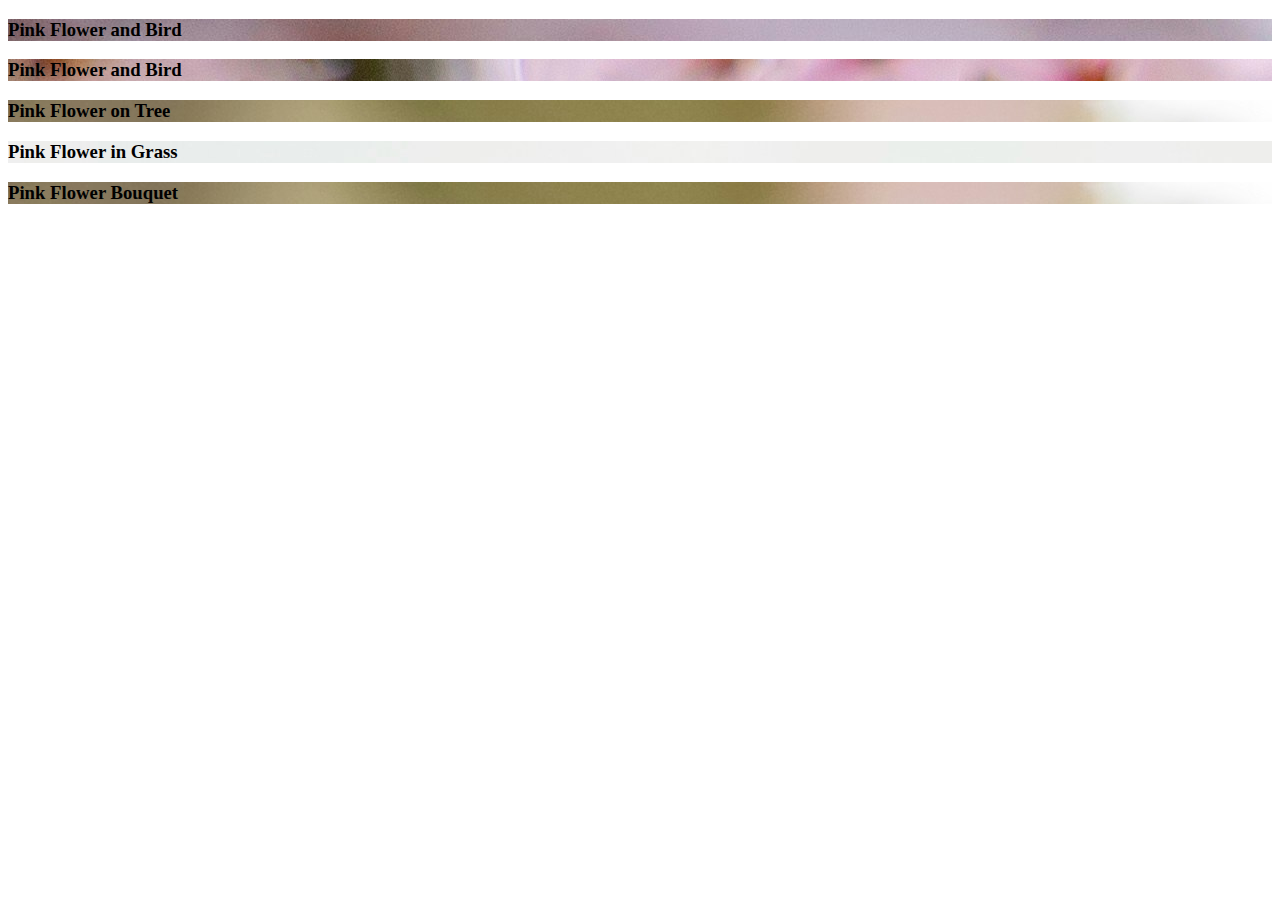
==== expanding.html @ 6c843758 "Wed, Feb 28, 2024, 9:18 AM -08:00" ====
<!DOCTYPE html>
<html lang="en">
    <head>
        <title>Expanding</title>
        <link rel="stylehseet" href="css/expanding.css">
    </head>
    <body>
        <div class="container">
            <div style="background-image: url('css/images/pf1.jpg')">
                    <h3>Pink Flower and Bird</h3>
            </div>
            <div style="background-image: url('css/images/pf2.jpg')">
                    <h3>Pink Flower and Bird</h3>
            </div>
            <div style="background-image: url('css/images/pf3.jpg')">
                    <h3>Pink Flower on Tree</h3>
            </div>
            <div style="background-image: url('css/images/pf4.jpg')">
                    <h3>Pink Flower in Grass</h3>
            </div>
            <div style="background-image: url('css/images/pf5.jpg')">
                    <h3>Pink Flower Bouquet</h3>
            </div>
        </div>

    </body>
</html>
---- css/expanding.css ----
body {
    height: 100vh;
    display: flex;
    align-items: center;
    justify-content: center;
    margin: 0;
}

.container {
    width: 90vw;
    display: flex;
    
}
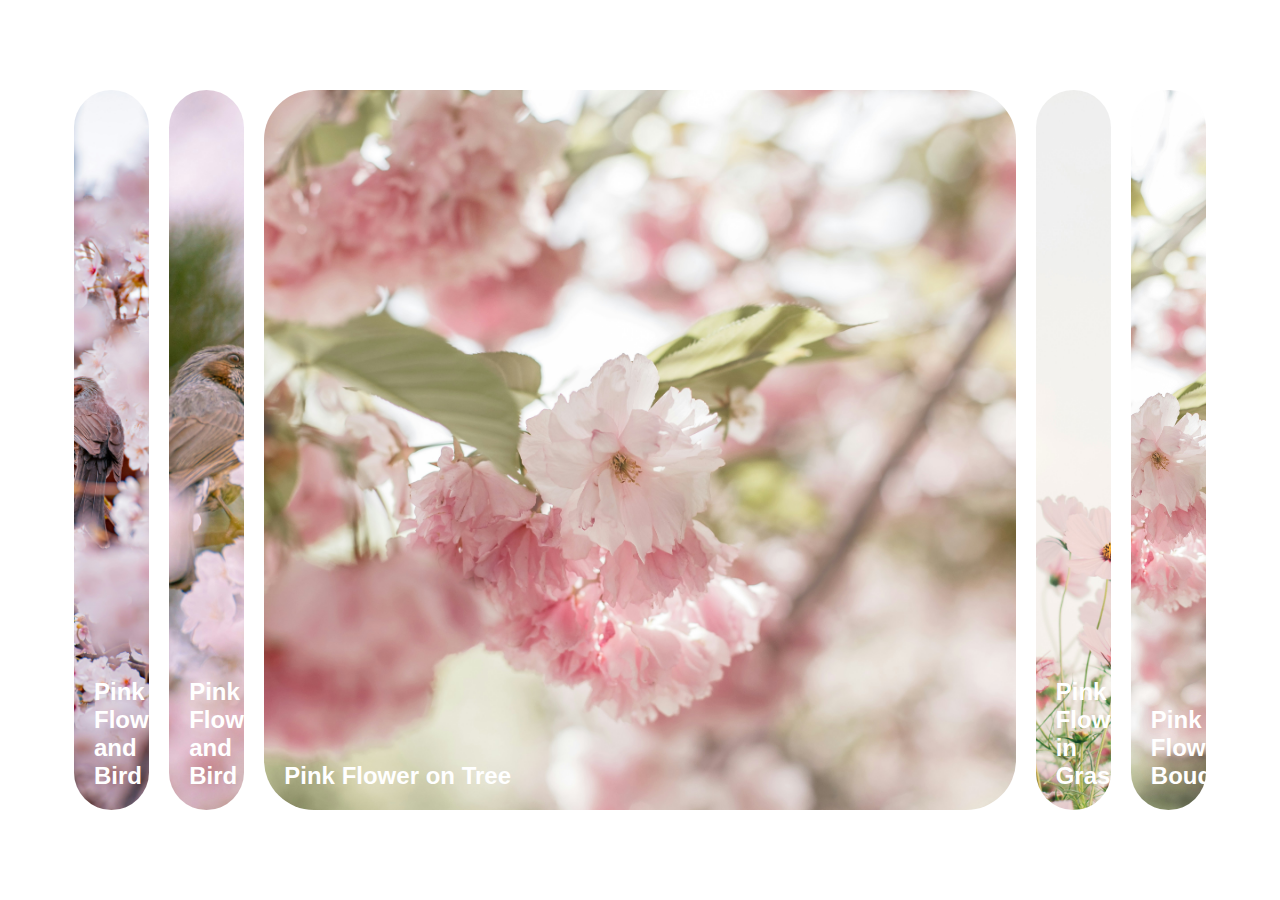
==== commit 024b7ed2: "Wed, Feb 28, 2024, 9:37 AM -08:00" ====
--- a/expanding.html
+++ b/expanding.html
@@ -2,26 +2,28 @@
 <html lang="en">
     <head>
         <title>Expanding</title>
-        <link rel="stylehseet" href="css/expanding.css">
+        <link rel="stylesheet" href="css/expanding.css">
     </head>
     <body>
         <div class="container">
-            <div style="background-image: url('css/images/pf1.jpg')">
+            <div class="panel" style="background-image: url('css/images/pf1.jpg')">
                     <h3>Pink Flower and Bird</h3>
             </div>
-            <div style="background-image: url('css/images/pf2.jpg')">
+            <div class="panel" style="background-image: url('css/images/pf2.jpg')">
                     <h3>Pink Flower and Bird</h3>
             </div>
-            <div style="background-image: url('css/images/pf3.jpg')">
+            <div class="panel active" style="background-image: url('css/images/pf3.jpg')">
                     <h3>Pink Flower on Tree</h3>
             </div>
-            <div style="background-image: url('css/images/pf4.jpg')">
+            <div class="panel" style="background-image: url('css/images/pf4.jpg')">
                     <h3>Pink Flower in Grass</h3>
             </div>
-            <div style="background-image: url('css/images/pf5.jpg')">
+            <div class="panel" style="background-image: url('css/images/pf5.jpg')">
                     <h3>Pink Flower Bouquet</h3>
             </div>
         </div>
 
     </body>
+
+    <script src="js/expanding.js"
 </html>--- a/css/expanding.css
+++ b/css/expanding.css
@@ -1,4 +1,8 @@
+@import url('https://fonts.googleapis.com/css2?family=Barriecito&family=Concert+One&family=Quicksand:wght@300..700&display=swap')
 
+* {
+    box_sizing: border-box;
+}
 
 body {
     height: 100vh;
@@ -6,10 +10,52 @@
     align-items: center;
     justify-content: center;
     margin: 0;
+    font-family: "Concert One", sans-serif;
 }
 
 .container {
     width: 90vw;
     display: flex;
-    
+}
+
+.panel {
+    background-size: cover;
+    background-position: center;
+    background-repeat: no-repeat;
+    height: 80vh;
+    border-radius: 50px;
+    color: white;
+    cursor: pointer;
+    flex: 0.5;
+    margin: 10px;
+    position: relative;
+}
+
+.panel.active {
+    flex: 5;
+}
+
+.panel h3 {
+    font-size: 24px;
+    position: absolute;
+    bottom: 20px;
+    left: 20px;
+    margin: 0;
+    opacity: 1;
+}
+
+.panel.active h3 {
+
+}
+
+@media (max-width: 480px) {
+    .panel:nth-of-type(4){
+        display: none;
+    }
+    .panel:nth-of-type(5){
+        display:none;
+    }
+    .container{
+        width: 100vw;
+    }
 }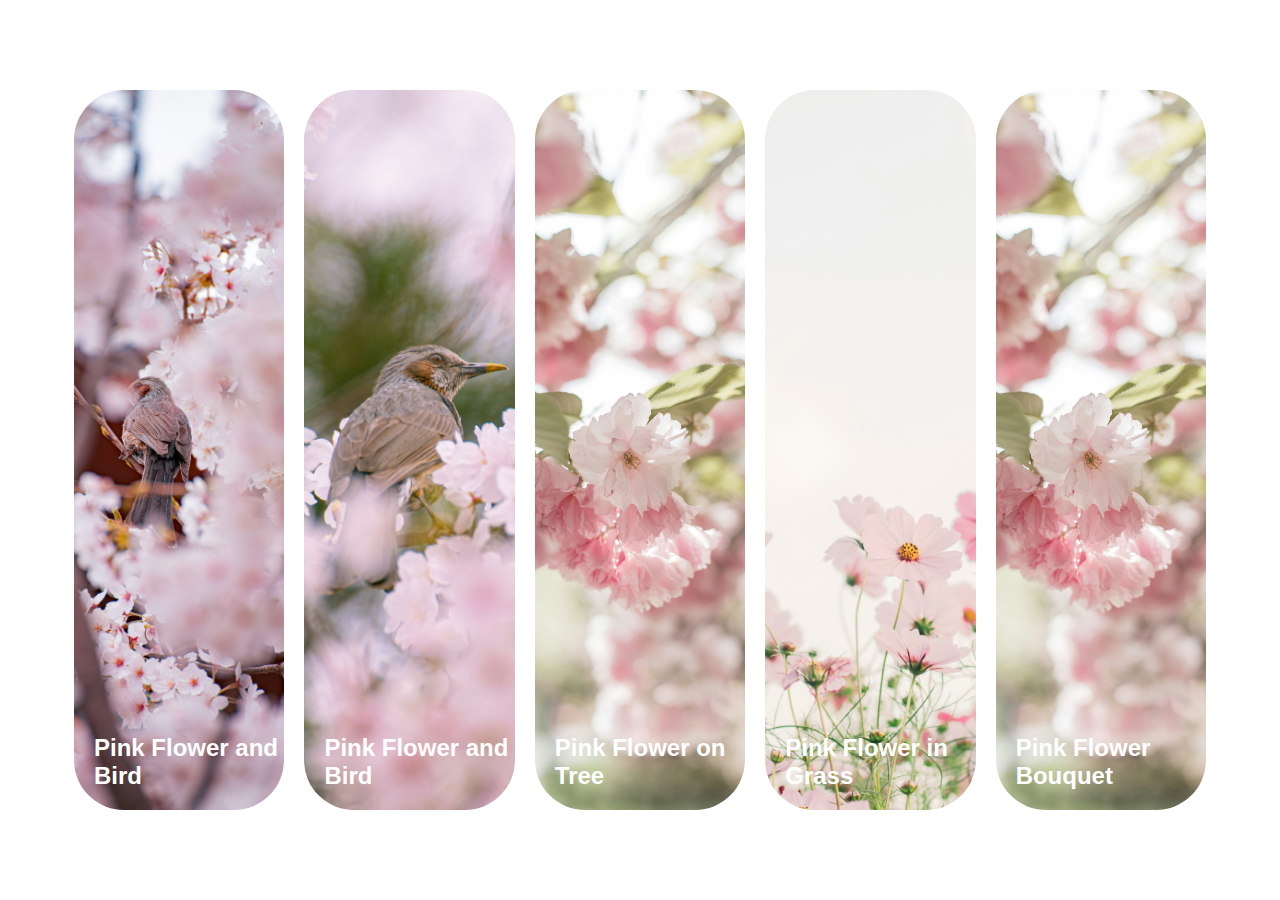
==== commit 3f3140f2: "Wed, Feb 28, 2024, 9:40 AM -08:00" ====
--- a/expanding.html
+++ b/expanding.html
@@ -12,7 +12,7 @@
             <div class="panel" style="background-image: url('css/images/pf2.jpg')">
                     <h3>Pink Flower and Bird</h3>
             </div>
-            <div class="panel active" style="background-image: url('css/images/pf3.jpg')">
+            <div class="panel" style="background-image: url('css/images/pf3.jpg')">
                     <h3>Pink Flower on Tree</h3>
             </div>
             <div class="panel" style="background-image: url('css/images/pf4.jpg')">
@@ -25,5 +25,5 @@
 
     </body>
 
-    <script src="js/expanding.js"
+    <script src="js/expanding.js"></script>
 </html>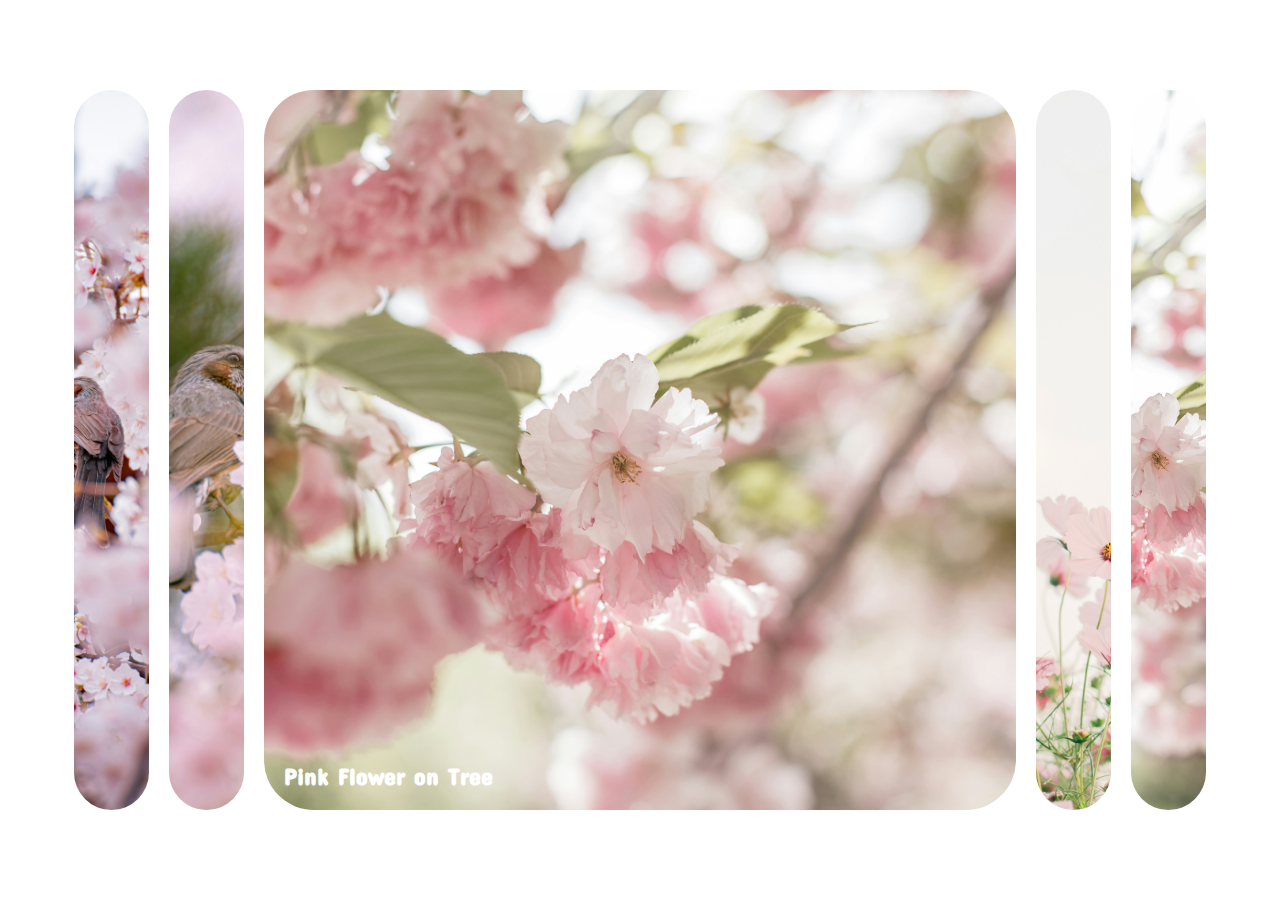
==== commit 539f29ce: "Wed, Feb 28, 2024, 9:50 AM -08:00" ====
--- a/expanding.html
+++ b/expanding.html
@@ -12,7 +12,7 @@
             <div class="panel" style="background-image: url('css/images/pf2.jpg')">
                     <h3>Pink Flower and Bird</h3>
             </div>
-            <div class="panel" style="background-image: url('css/images/pf3.jpg')">
+            <div class="panel active" style="background-image: url('css/images/pf3.jpg')">
                     <h3>Pink Flower on Tree</h3>
             </div>
             <div class="panel" style="background-image: url('css/images/pf4.jpg')">
--- a/css/expanding.css
+++ b/css/expanding.css
@@ -1,4 +1,4 @@
-@import url('https://fonts.googleapis.com/css2?family=Barriecito&family=Concert+One&family=Quicksand:wght@300..700&display=swap')
+@import url('https://fonts.googleapis.com/css2?family=Barriecito&family=Concert+One&family=Quicksand:wght@300..700&display=swap');
 
 * {
     box_sizing: border-box;
@@ -29,6 +29,7 @@
     flex: 0.5;
     margin: 10px;
     position: relative;
+    transition: flex 1s ease-in;
 }
 
 .panel.active {
@@ -41,11 +42,12 @@
     bottom: 20px;
     left: 20px;
     margin: 0;
-    opacity: 1;
+    opacity: 0;
 }
 
 .panel.active h3 {
-
+    opacity: 1;
+    transition: opacity .6s ease-in 0.5s;
 }
 
 @media (max-width: 480px) {
@@ -53,7 +55,7 @@
         display: none;
     }
     .panel:nth-of-type(5){
-        display:none;
+        display: none;
     }
     .container{
         width: 100vw;
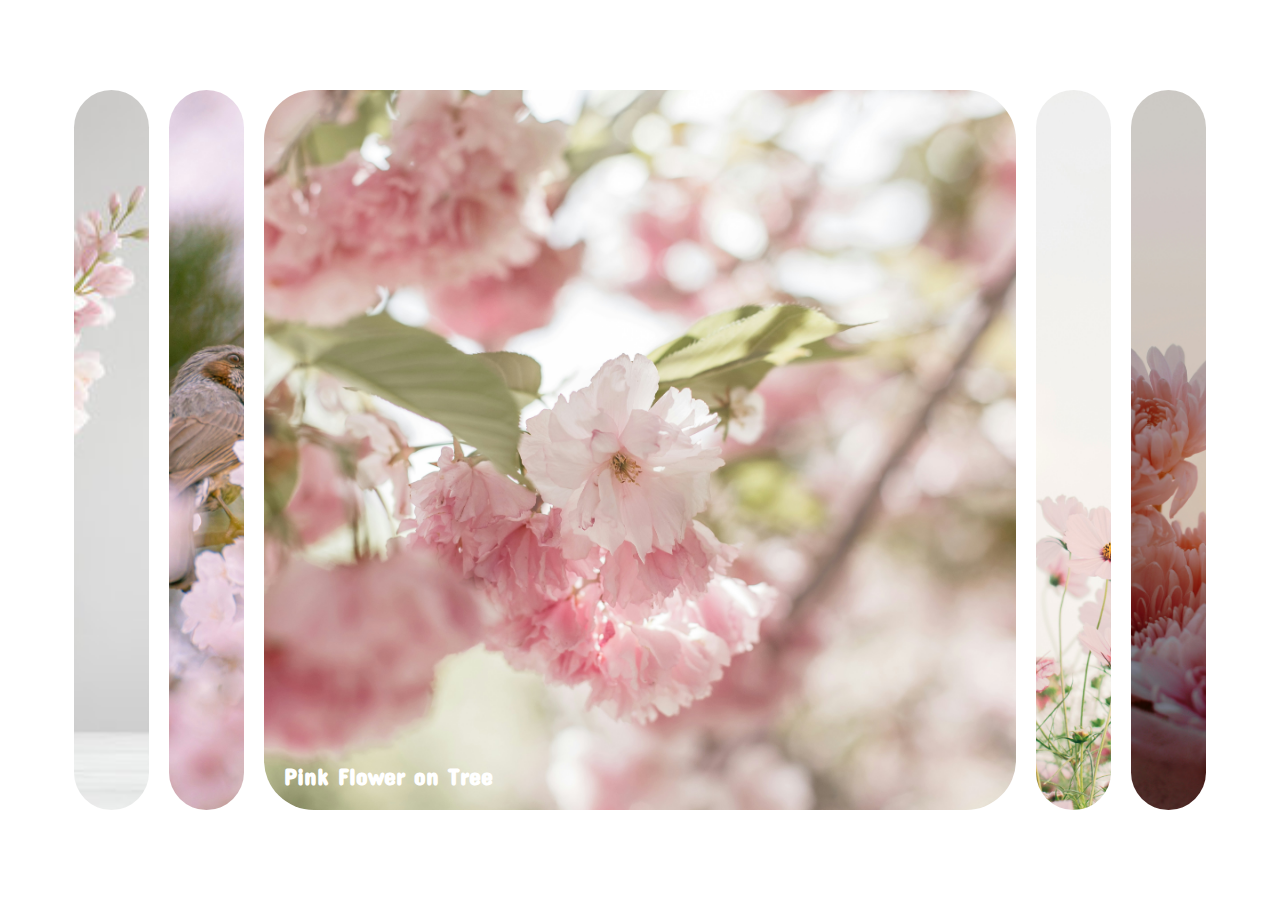
==== commit b50e7fed: "Wed, Feb 28, 2024, 10:05 AM -08:00" ====
--- a/expanding.html
+++ b/expanding.html
@@ -7,7 +7,7 @@
     <body>
         <div class="container">
             <div class="panel" style="background-image: url('css/images/pf1.jpg')">
-                    <h3>Pink Flower and Bird</h3>
+                    <h3>Pink Flower in Vase</h3>
             </div>
             <div class="panel" style="background-image: url('css/images/pf2.jpg')">
                     <h3>Pink Flower and Bird</h3>
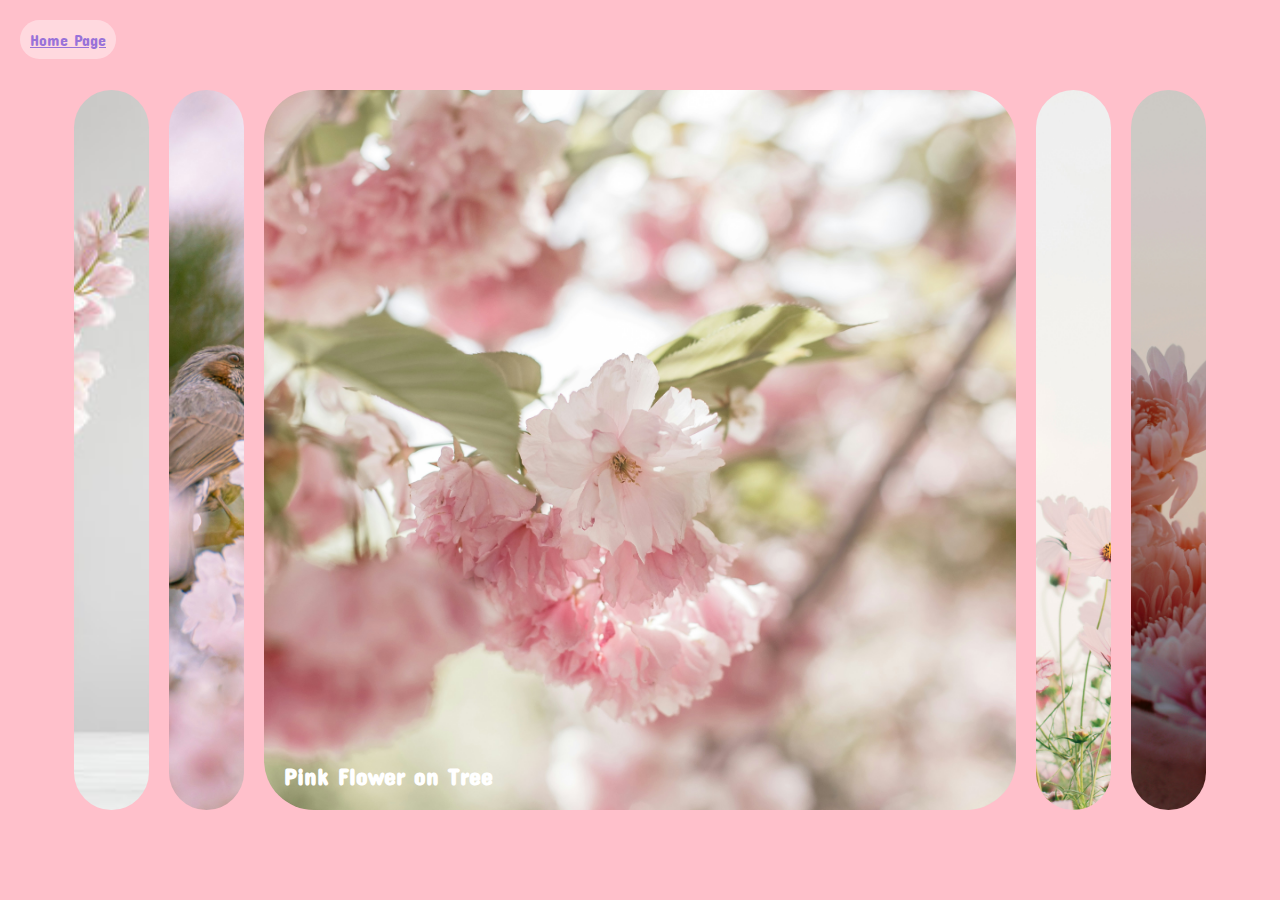
==== commit 42648b87: "Fri, Mar 15, 2024, 11:28 PM -07:00" ====
--- a/expanding.html
+++ b/expanding.html
@@ -20,7 +20,11 @@
             </div>
             <div class="panel" style="background-image: url('css/images/pf5.jpg')">
                     <h3>Pink Flower Bouquet</h3>
+            </div>        <div class="link">
+                <a href="index.html"> Home Page </a>
             </div>
+
+
         </div>
 
     </body>
--- a/css/expanding.css
+++ b/css/expanding.css
@@ -6,6 +6,7 @@
 
 body {
     height: 100vh;
+    background-color: pink;
     display: flex;
     align-items: center;
     justify-content: center;
@@ -60,4 +61,16 @@
     .container{
         width: 100vw;
     }
+}
+
+
+body .link {
+    background-color: white;
+    position: absolute;
+    top: 0;
+    padding: 10px;
+    opacity: 0.4;
+    left: 0;
+    margin: 20px;
+    border-radius: 50px;
 }